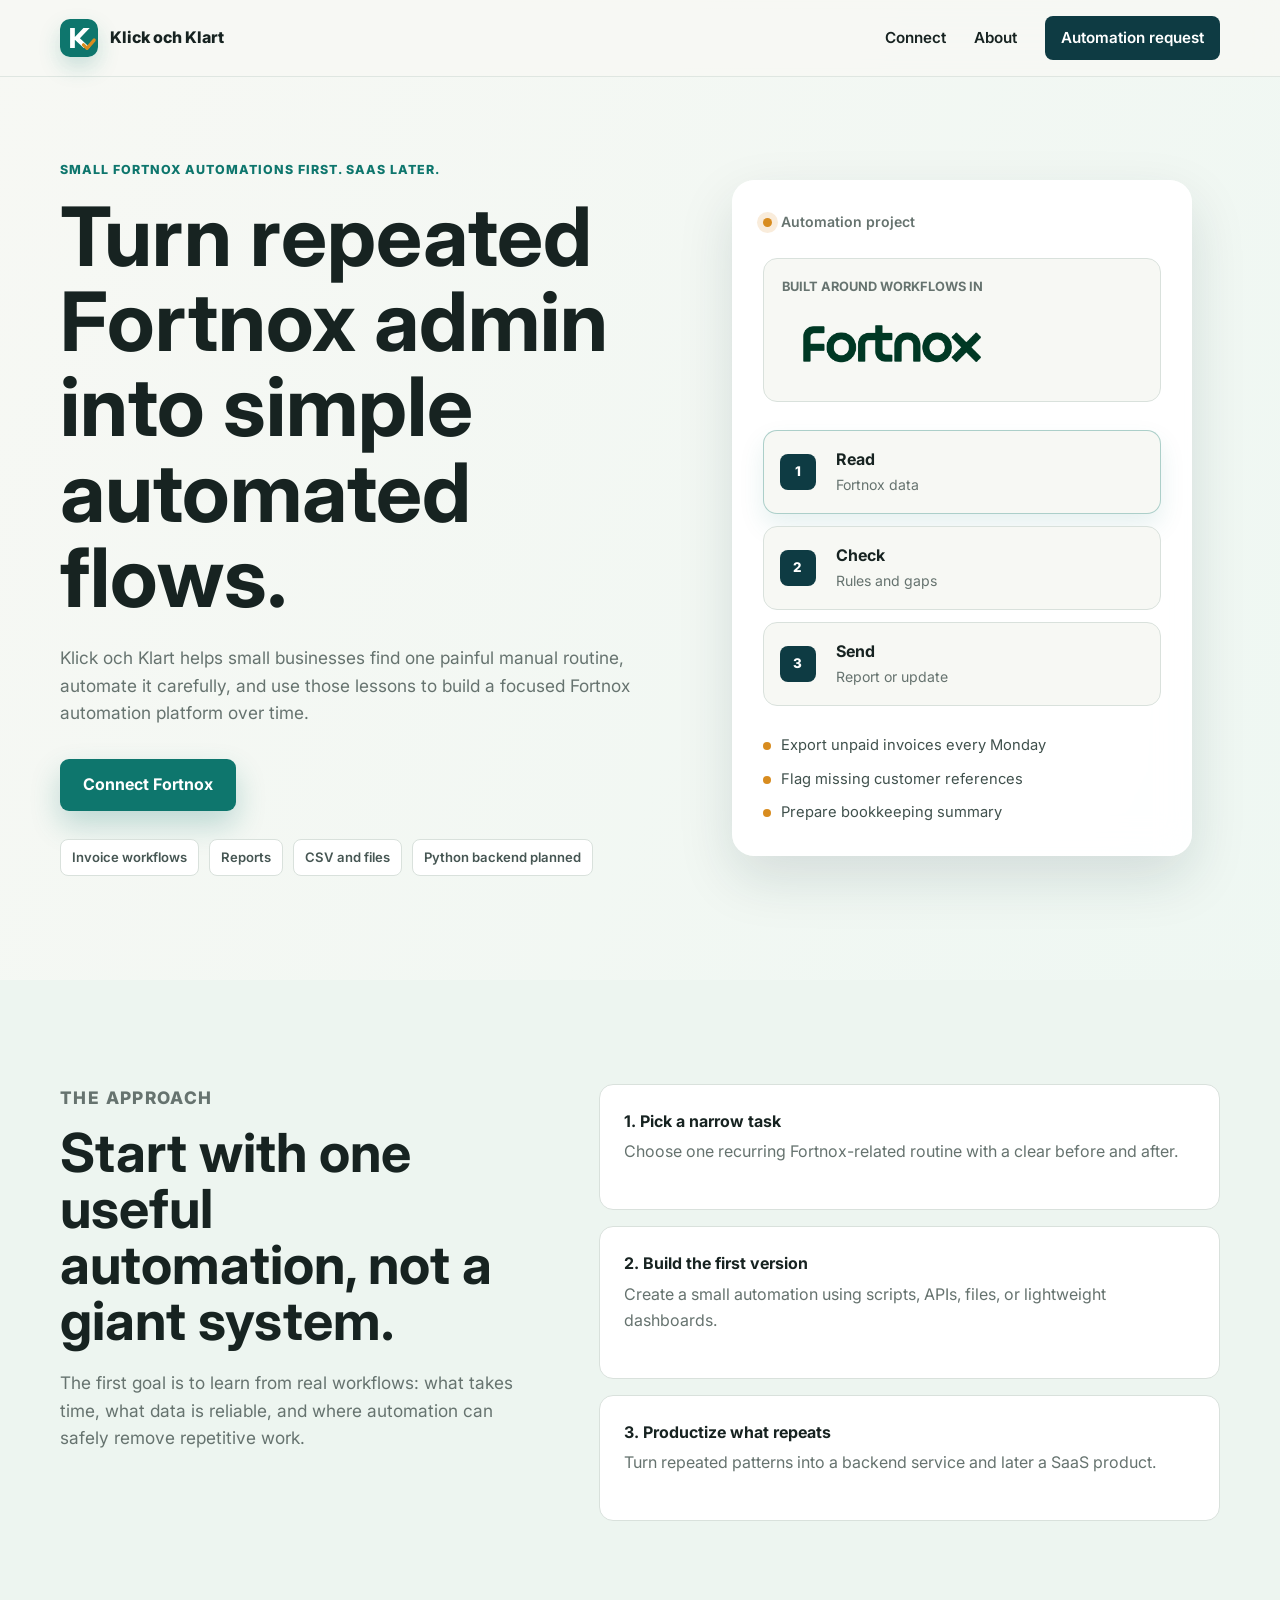
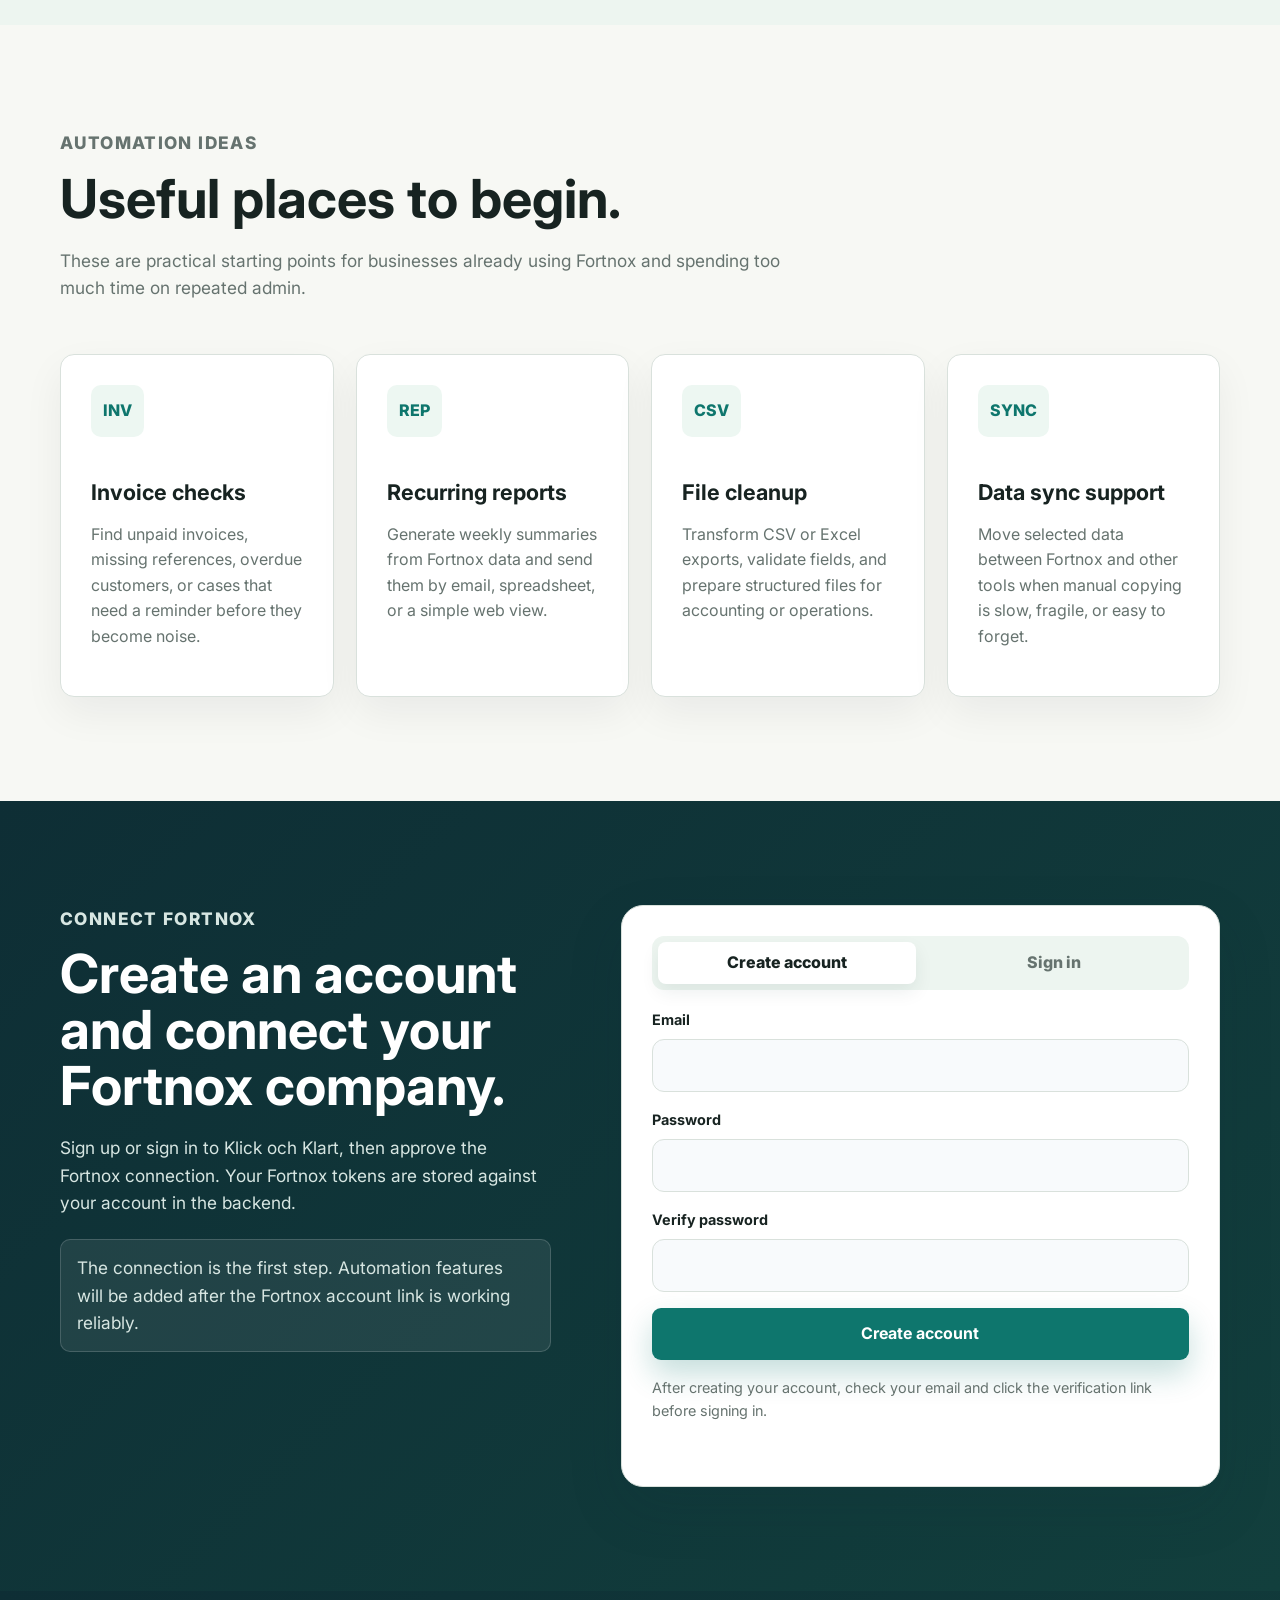
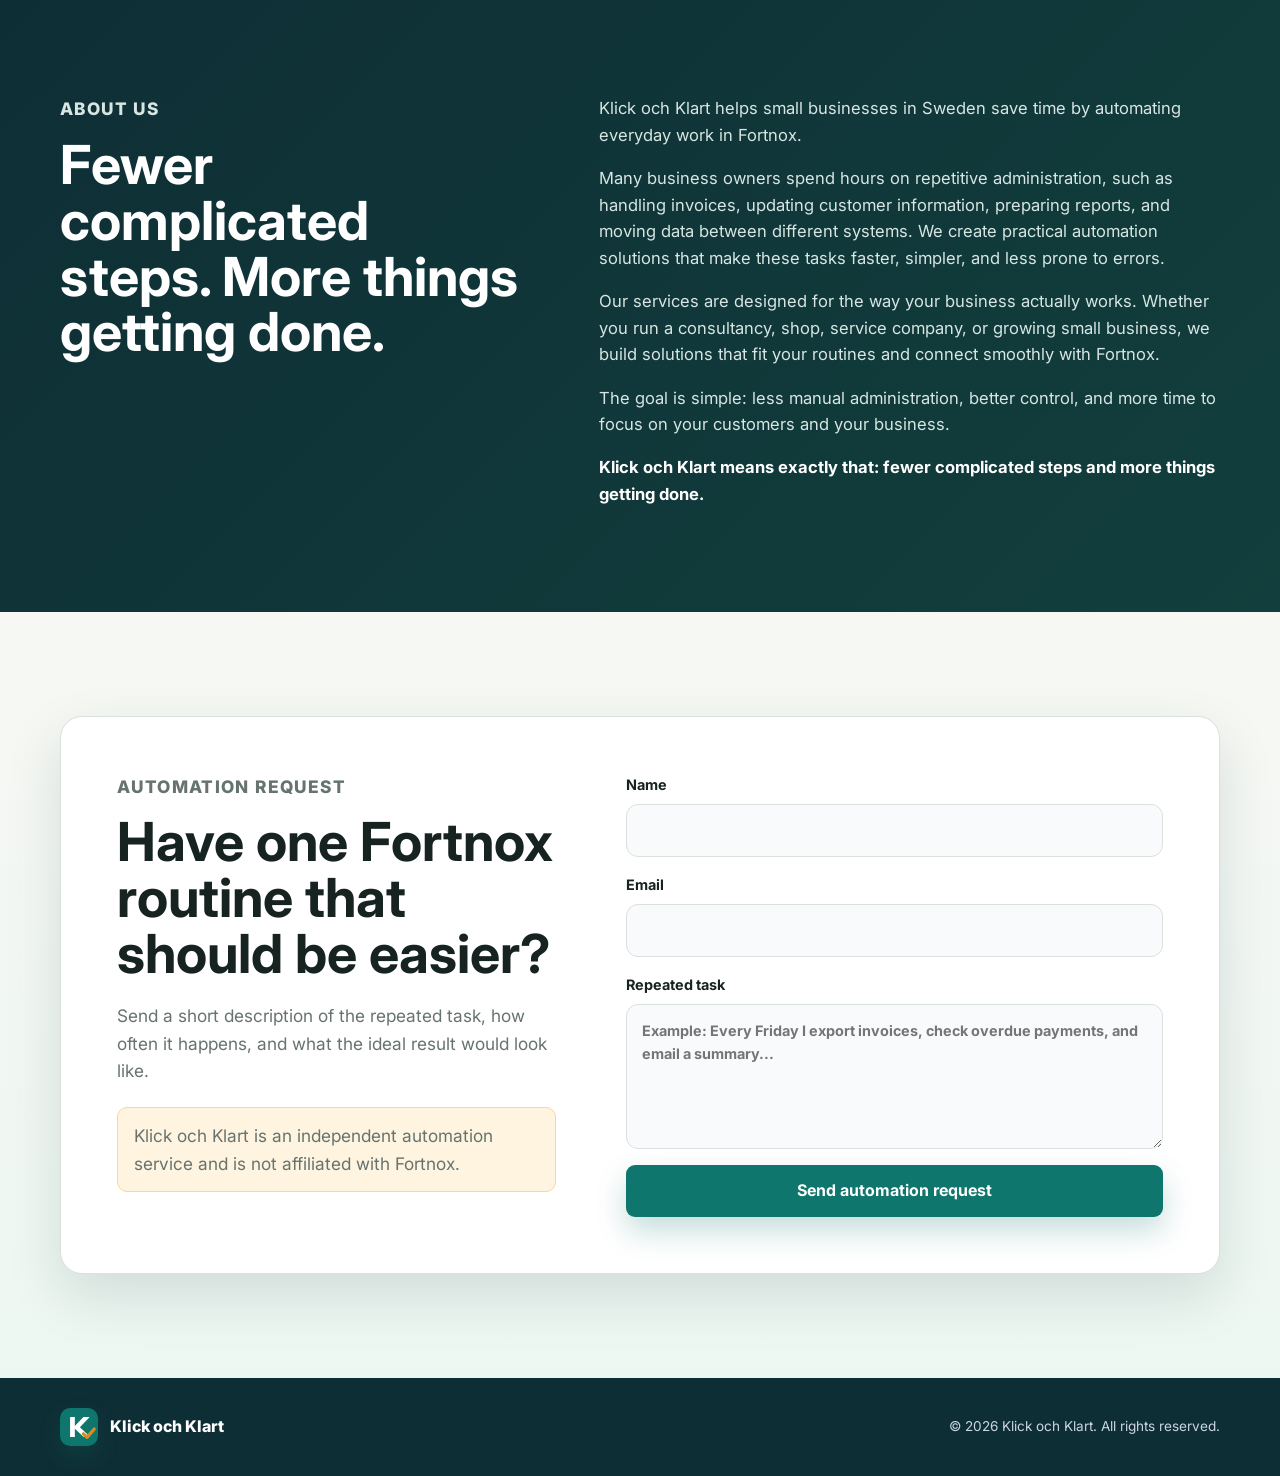
==== fortnox-demo.html @ aa1c0660 "small updates on main page and demo page" ====
<!DOCTYPE html>
<html lang="en">
<head>
  <meta charset="UTF-8" />
  <meta name="viewport" content="width=device-width, initial-scale=1.0" />
  <meta name="description" content="Try a Klick och Klart Fortnox invoice automation demo." />
  <meta name="robots" content="noindex" />
  <meta name="theme-color" content="#0e3b43" />
  <title>Klick och Klart | Try demo</title>
  <link rel="icon" href="icon.svg" type="image/svg+xml" />
  <link rel="preconnect" href="https://fonts.googleapis.com" />
  <link rel="preconnect" href="https://fonts.gstatic.com" crossorigin />
  <link href="https://fonts.googleapis.com/css2?family=Inter:wght@400;500;600;700;800&display=swap" rel="stylesheet" />
  <link rel="stylesheet" href="style.css" />
</head>
<body>
  <header class="site-header">
    <div class="container nav-wrap">
      <a class="brand" href="index.html" aria-label="Klick och Klart home">
        <img class="brand-icon" src="icon.svg" alt="" width="40" height="40" />
        <span>Klick och Klart</span>
      </a>

      <nav class="main-nav demo-nav" aria-label="Demo navigation">
        <a class="nav-cta" href="index.html">Home</a>
      </nav>

      <div id="account-menu" class="account-menu" hidden>
        <button id="account-menu-button" class="account-menu-button" type="button" aria-expanded="false" aria-controls="account-menu-panel">
          <span id="account-menu-initial">K</span>
        </button>
        <div id="account-menu-panel" class="account-menu-panel" hidden>
          <a href="profile-settings.html">Profile settings</a>
          <button id="account-sign-out-button" type="button">Sign out</button>
        </div>
      </div>
    </div>
  </header>

  <main>
    <section class="demo-hero section">
      <div class="container demo-hero-grid">
        <div class="demo-hero-copy reveal is-visible">
          <p class="eyebrow">Try demo</p>
          <h1>Run a Fortnox invoice automation demo.</h1>
          <p class="hero-text">Connect Fortnox, read invoice data, and download a ready CSV for the first 50 customer invoices.</p>
        </div>

        <div class="demo-status-panel demo-welcome-panel">
          <strong>Welcome to the Demo! 👋</strong>
          <p>Thanks for trying Klick &amp; Klart. In the next few moments, you'll see how your Fortnox data can be transformed into a simple automation workflow, saving time and reducing repetitive manual work.</p>
          <p>Connect your Fortnox account and experience your first automation ⬇️.</p>
        </div>
      </div>
    </section>

    <section class="demo-workspace-section section">
      <div class="container demo-workspace">
        <div class="demo-workspace-heading">
          <p class="eyebrow">Live run</p>
          <h2>Invoice CSV automation</h2>
          <p>Run the demo after Fortnox is connected. Each step appears as the backend finishes the work.</p>
        </div>

        <div class="demo-runner">
          <div class="demo-control-panel">
            <div>
              <strong>Connection</strong>
              <span id="demo-connection-label">Checking Fortnox...</span>
            </div>

            <div class="demo-actions">
              <button id="demo-connect-button" class="button button-primary" type="button" disabled>Connect Fortnox</button>
              <button id="demo-start-button" class="button button-primary" type="button" disabled>Start demo</button>
              <button id="demo-disconnect-button" class="button button-secondary" type="button" disabled>Disconnect Fortnox</button>
              <a id="demo-download-link" class="button button-secondary" download hidden>Download CSV</a>
            </div>
          </div>

          <ol id="demo-log" class="demo-log" aria-live="polite"></ol>
        </div>

        <p id="demo-status" class="auth-status demo-page-status" role="status" aria-live="polite"></p>
      </div>
    </section>
  </main>

  <script>
    window.KOK_API_BASE = "https://klickochklart-backend.onrender.com";
  </script>
  <script src="fortnox-demo.js?v=4"></script>
</body>
</html>
---- style.css ----
:root {
  --bg: #f7f8f4;
  --surface: #ffffff;
  --surface-soft: #edf7f2;
  --text: #172321;
  --muted: #66736f;
  --line: #d9e1dc;
  --primary: #0e766d;
  --primary-dark: #0e3b43;
  --accent: #d88c1f;
  --accent-soft: #fff4df;
  --dark: #0e2e35;
  --dark-soft: #123f3d;
  --radius-lg: 22px;
  --radius-md: 14px;
  --shadow: 0 22px 55px rgba(14, 46, 53, 0.13);
  --container: 1160px;
}

* {
  box-sizing: border-box;
}

html {
  scroll-behavior: smooth;
}

body {
  margin: 0;
  font-family: "Inter", sans-serif;
  color: var(--text);
  background: var(--bg);
  line-height: 1.6;
}

body.menu-open {
  overflow: hidden;
}

a {
  color: inherit;
  text-decoration: none;
}

button,
input,
textarea {
  font: inherit;
}

img {
  max-width: 100%;
}

.container {
  width: min(calc(100% - 40px), var(--container));
  margin-inline: auto;
}

.section {
  padding: 104px 0;
}

.section-muted {
  background: #edf5f0;
}

.section-dark {
  color: #ffffff;
  background: linear-gradient(135deg, var(--dark), var(--dark-soft));
}

.site-header {
  position: fixed;
  z-index: 1000;
  top: 0;
  left: 0;
  width: 100%;
  background: rgba(247, 248, 244, 0.86);
  border-bottom: 1px solid rgba(217, 225, 220, 0.78);
  backdrop-filter: blur(18px);
}

.nav-wrap {
  min-height: 76px;
  display: flex;
  align-items: center;
  justify-content: space-between;
}

.brand {
  display: inline-flex;
  align-items: center;
  gap: 12px;
  font-weight: 800;
  letter-spacing: 0;
}

.brand-icon {
  width: 38px;
  height: 38px;
  border-radius: 10px;
  box-shadow: 0 10px 22px rgba(14, 118, 109, 0.2);
}

.main-nav {
  display: flex;
  align-items: center;
  gap: 28px;
  font-size: 0.95rem;
  font-weight: 600;
}

.main-nav a {
  transition: color 0.2s ease;
}

.main-nav a:hover {
  color: var(--primary);
}

.nav-cta {
  padding: 10px 16px;
  color: #ffffff !important;
  background: var(--primary-dark);
  border-radius: 8px;
}

.account-menu {
  position: relative;
  margin-left: 18px;
}

.account-menu-button {
  width: 42px;
  height: 42px;
  display: grid;
  place-items: center;
  color: #ffffff;
  background: var(--primary-dark);
  border: 0;
  border-radius: 50%;
  cursor: pointer;
  font-weight: 800;
}

.account-menu-panel {
  position: absolute;
  top: calc(100% + 12px);
  right: 0;
  width: 210px;
  display: grid;
  gap: 4px;
  padding: 8px;
  background: #ffffff;
  border: 1px solid var(--line);
  border-radius: 10px;
  box-shadow: var(--shadow);
}

.account-menu-panel[hidden] {
  display: none !important;
}

.account-menu-panel a,
.account-menu-panel button {
  width: 100%;
  padding: 12px;
  color: var(--text);
  background: transparent;
  border: 0;
  border-radius: 8px;
  cursor: pointer;
  font: inherit;
  font-weight: 700;
  text-align: left;
}

.account-menu-panel a:hover,
.account-menu-panel button:hover {
  background: #edf5f0;
}

.demo-nav {
  gap: 22px;
}

.demo-hero {
  min-height: 70vh;
  display: grid;
  align-items: center;
  padding-top: 150px;
  background:
    linear-gradient(115deg, rgba(247, 248, 244, 0.94), rgba(237, 247, 242, 0.9)),
    url("https://images.unsplash.com/photo-1454165804606-c3d57bc86b40?auto=format&fit=crop&w=1800&q=80") center / cover;
}

.demo-hero-grid {
  display: grid;
  grid-template-columns: minmax(0, 1.35fr) minmax(280px, 0.65fr);
  gap: 42px;
  align-items: end;
}

.demo-hero-copy h1 {
  max-width: 760px;
}

.demo-status-panel {
  display: grid;
  gap: 10px;
  padding: 24px;
  background: rgba(255, 255, 255, 0.9);
  border: 1px solid rgba(255, 255, 255, 0.96);
  border-radius: 8px;
  box-shadow: var(--shadow);
}

.demo-status-panel span {
  color: var(--muted);
  font-size: 0.78rem;
  font-weight: 800;
  text-transform: uppercase;
}

.demo-status-panel strong {
  font-size: 1.7rem;
  line-height: 1.1;
}

.demo-status-panel p,
.demo-workspace-heading p {
  margin: 0;
  color: var(--muted);
}

.demo-workspace-section {
  background: #ffffff;
}

.demo-workspace {
  display: grid;
  gap: 28px;
}

.demo-workspace-heading {
  max-width: 760px;
}

.demo-workspace-heading h2 {
  margin-bottom: 12px;
  font-size: clamp(2rem, 3.4vw, 3.2rem);
}

.demo-runner {
  display: grid;
  grid-template-columns: minmax(260px, 0.42fr) minmax(0, 0.58fr);
  gap: 24px;
  align-items: stretch;
}

.demo-control-panel,
.demo-log {
  background: #f7faf7;
  border: 1px solid var(--line);
  border-radius: 8px;
}

.demo-control-panel {
  display: grid;
  align-content: start;
  gap: 24px;
  padding: 24px;
}

.demo-control-panel strong,
.demo-control-panel span {
  display: block;
}

.demo-control-panel strong {
  margin-bottom: 6px;
  font-size: 1.1rem;
}

.demo-control-panel span {
  color: var(--muted);
  font-weight: 600;
}

.demo-actions {
  display: flex;
  flex-wrap: wrap;
  gap: 12px;
}

.demo-log {
  display: grid;
  align-content: start;
  gap: 12px;
  min-height: 420px;
  max-height: 520px;
  margin: 0;
  padding: 18px;
  overflow: auto;
  list-style: none;
}

.demo-log-item {
  position: relative;
  padding: 14px 16px 14px 42px;
  color: var(--text);
  background: #ffffff;
  border: 1px solid var(--line);
  border-radius: 8px;
  box-shadow: 0 12px 22px rgba(14, 46, 53, 0.06);
  font-weight: 700;
  opacity: 0;
  transform: translateY(14px);
  animation: demoLogIn 0.7s cubic-bezier(0.2, 0.8, 0.2, 1) both;
}

.demo-log-item::before {
  content: "";
  position: absolute;
  left: 16px;
  top: 20px;
  width: 10px;
  height: 10px;
  background: var(--primary);
  border-radius: 50%;
  box-shadow: 0 0 0 0 rgba(14, 118, 109, 0.28);
  animation: demoPulse 1.5s ease-in-out infinite;
}

.demo-log-item.done::before {
  background: #2f7d55;
  animation: none;
}

.demo-log-item.error {
  color: #8f1f13;
}

.demo-log-item.error::before {
  background: #b42318;
  animation: none;
}

.demo-page-status {
  margin-top: 0;
}

@keyframes demoLogIn {
  to {
    opacity: 1;
    transform: translateY(0);
  }
}

@keyframes demoPulse {
  0% {
    box-shadow: 0 0 0 0 rgba(14, 118, 109, 0.28);
  }
  70% {
    box-shadow: 0 0 0 10px rgba(14, 118, 109, 0);
  }
  100% {
    box-shadow: 0 0 0 0 rgba(14, 118, 109, 0);
  }
}

.menu-button {
  display: none;
  width: 44px;
  height: 44px;
  padding: 10px;
  background: transparent;
  border: 0;
}

.menu-button span:not(.sr-only) {
  display: block;
  width: 100%;
  height: 2px;
  margin: 5px 0;
  background: var(--text);
  transition: transform 0.25s ease, opacity 0.25s ease;
}

.hero {
  min-height: 92vh;
  display: grid;
  align-items: center;
  padding-top: 160px;
  overflow: hidden;
  background:
    linear-gradient(115deg, rgba(247, 248, 244, 0.92), rgba(237, 247, 242, 0.86)),
    url("https://images.unsplash.com/photo-1554224155-6726b3ff858f?auto=format&fit=crop&w=1800&q=80") center / cover;
}

.hero-grid {
  display: grid;
  grid-template-columns: 1.05fr 0.95fr;
  align-items: center;
  gap: 72px;
}

.eyebrow {
  margin: 0 0 14px;
  color: var(--primary);
  font-size: 0.78rem;
  font-weight: 800;
  letter-spacing: 0.08em;
  text-transform: uppercase;
}

h1,
h2,
h3,
p {
  margin-top: 0;
}

h1,
h2 {
  line-height: 1.04;
}

h1 {
  max-width: 820px;
  margin-bottom: 24px;
  font-size: clamp(3rem, 6.4vw, 5.9rem);
}

h2 {
  margin-bottom: 20px;
  font-size: clamp(2rem, 4.2vw, 3.8rem);
}

h3 {
  margin-bottom: 12px;
  font-size: 1.35rem;
  letter-spacing: 0;
}

.hero-text,
.section-heading > p,
.about-copy > p,
.contact-card > div > p {
  color: var(--muted);
  font-size: 1.08rem;
}

.hero-text {
  max-width: 650px;
}

.hero-actions {
  display: flex;
  flex-wrap: wrap;
  gap: 14px;
  margin-top: 32px;
}

.button {
  display: inline-flex;
  min-height: 52px;
  align-items: center;
  justify-content: center;
  padding: 0 22px;
  border: 1px solid transparent;
  border-radius: 9px;
  cursor: pointer;
  font-weight: 700;
  transition: transform 0.2s ease, box-shadow 0.2s ease, background 0.2s ease;
}

.button:hover {
  transform: translateY(-2px);
}

.button:disabled,
.button[aria-disabled="true"] {
  color: #f8fafc;
  background: #94a3b8;
  border-color: #94a3b8;
  box-shadow: none;
  cursor: not-allowed;
  opacity: 0.85;
}

.button:disabled:hover,
.button[aria-disabled="true"]:hover {
  transform: none;
  box-shadow: none;
}

.button-primary {
  color: #ffffff;
  background: var(--primary);
  box-shadow: 0 14px 30px rgba(14, 118, 109, 0.24);
}

.button-primary:hover {
  box-shadow: 0 20px 36px rgba(14, 118, 109, 0.3);
}

.button-secondary {
  background: rgba(255, 255, 255, 0.8);
  border-color: var(--line);
}

.hero-notes {
  display: flex;
  flex-wrap: wrap;
  gap: 10px;
  margin-top: 28px;
}

.hero-notes span {
  padding: 7px 11px;
  color: #465653;
  background: #ffffff;
  border: 1px solid var(--line);
  border-radius: 8px;
  font-size: 0.82rem;
  font-weight: 600;
}

.hero-visual {
  position: relative;
  min-height: 500px;
  display: grid;
  place-items: center;
}

.workflow-board {
  position: relative;
  z-index: 2;
  width: min(100%, 460px);
  padding: 30px;
  background: rgba(255, 255, 255, 0.94);
  border: 1px solid rgba(255, 255, 255, 0.96);
  border-radius: var(--radius-lg);
  box-shadow: var(--shadow);
  backdrop-filter: blur(16px);
}

.workflow-top {
  display: flex;
  align-items: center;
  justify-content: flex-start;
  gap: 9px;
  color: var(--muted);
  font-size: 0.88rem;
  font-weight: 600;
}

.fortnox-mark {
  display: grid;
  gap: 8px;
  margin-top: 24px;
  padding: 18px;
  background: #f7f8f4;
  border: 1px solid var(--line);
  border-radius: var(--radius-md);
}

.fortnox-mark span {
  color: var(--muted);
  font-size: 0.8rem;
  font-weight: 700;
  text-transform: uppercase;
}

.fortnox-mark img {
  width: min(100%, 220px);
  height: auto;
  display: block;
}

.status-dot {
  width: 9px;
  height: 9px;
  background: var(--accent);
  border-radius: 50%;
  box-shadow: 0 0 0 6px rgba(216, 140, 31, 0.16);
}

.flow-line {
  display: grid;
  gap: 12px;
  margin: 28px 0;
}

.flow-step {
  display: grid;
  grid-template-columns: 42px 1fr;
  column-gap: 14px;
  row-gap: 2px;
  align-items: center;
  padding: 16px;
  background: #f7f8f4;
  border: 1px solid var(--line);
  border-radius: var(--radius-md);
}

.flow-step small {
  grid-row: span 2;
  display: grid;
  width: 36px;
  height: 36px;
  place-items: center;
  color: #ffffff;
  background: var(--primary-dark);
  border-radius: 8px;
  font-weight: 800;
}

.flow-step strong,
.flow-step span {
  display: block;
}

.flow-step span {
  color: var(--muted);
  font-size: 0.88rem;
}

.flow-step.active {
  border-color: rgba(14, 118, 109, 0.32);
  box-shadow: 0 12px 26px rgba(14, 118, 109, 0.1);
}

.task-list {
  display: grid;
  gap: 10px;
}

.task-list div {
  display: flex;
  gap: 10px;
  align-items: flex-start;
  color: #40514d;
  font-size: 0.92rem;
}

.task-list span {
  flex: 0 0 auto;
  width: 8px;
  height: 8px;
  margin-top: 8px;
  background: var(--accent);
  border-radius: 50%;
}

.section-heading {
  max-width: 760px;
  margin-bottom: 52px;
}

.card-grid {
  display: grid;
  grid-template-columns: repeat(4, 1fr);
  gap: 22px;
}

.service-card {
  min-height: 280px;
  padding: 30px;
  background: var(--surface);
  border: 1px solid var(--line);
  border-radius: var(--radius-md);
  box-shadow: 0 16px 40px rgba(15, 23, 42, 0.06);
  transition: transform 0.25s ease, box-shadow 0.25s ease;
}

.service-card:hover {
  transform: translateY(-6px);
  box-shadow: 0 26px 55px rgba(15, 23, 42, 0.1);
}

.service-card p,
.step p {
  color: var(--muted);
}

.icon-box {
  width: fit-content;
  min-width: 52px;
  height: 52px;
  display: grid;
  place-items: center;
  margin-bottom: 38px;
  padding: 0 12px;
  color: var(--primary);
  background: var(--surface-soft);
  border-radius: 10px;
  font-weight: 800;
}

.split-grid,
.about-grid {
  display: grid;
  grid-template-columns: 0.85fr 1.15fr;
  gap: 80px;
}

.principles {
  display: grid;
  gap: 16px;
}

.principles div {
  padding: 24px;
  background: #ffffff;
  border: 1px solid var(--line);
  border-radius: var(--radius-md);
}

.principles strong,
.principles span {
  display: block;
}

.principles span {
  margin-top: 5px;
  color: var(--muted);
}

.section-dark .eyebrow {
  color: #93e6d6;
}

.about-copy p {
  color: #d7e6e2;
  font-size: 1.04rem;
}

.about-copy p:last-child {
  margin-bottom: 0;
  color: #ffffff;
  font-weight: 700;
}

.section-dark .section-heading > p {
  color: #d7e6e2;
}

.contact-section {
  background: linear-gradient(180deg, #f7f8f4, #edf7f2);
}

.connect-grid {
  display: grid;
  grid-template-columns: 0.9fr 1.1fr;
  gap: 70px;
  align-items: start;
}

.connect-note {
  max-width: 560px;
  margin-top: 22px;
  padding: 14px 16px;
  color: #d7e6e2;
  background: rgba(255, 255, 255, 0.08);
  border: 1px solid rgba(255, 255, 255, 0.16);
  border-radius: 10px;
  font-size: 0.95rem;
}

.connect-card {
  padding: 30px;
  color: var(--text);
  background: #ffffff;
  border: 1px solid var(--line);
  border-radius: var(--radius-lg);
  box-shadow: var(--shadow);
}

.auth-tabs {
  display: grid;
  grid-template-columns: 1fr 1fr;
  gap: 8px;
  margin-bottom: 18px;
  padding: 6px;
  background: #edf5f0;
  border-radius: 12px;
}

.auth-tab {
  min-height: 42px;
  color: var(--muted);
  background: transparent;
  border: 0;
  border-radius: 8px;
  cursor: pointer;
  font-weight: 800;
}

.auth-tab.active {
  color: var(--text);
  background: #ffffff;
  box-shadow: 0 8px 18px rgba(14, 46, 53, 0.08);
}

.auth-form {
  display: grid;
  gap: 16px;
}

.auth-form[hidden],
.connection-panel[hidden] {
  display: none !important;
}

.auth-form label {
  display: grid;
  gap: 8px;
  font-size: 0.9rem;
  font-weight: 700;
}

.auth-form input {
  width: 100%;
  padding: 14px 15px;
  color: var(--text);
  background: #f8fafc;
  border: 1px solid var(--line);
  border-radius: 12px;
  outline: none;
}

.auth-form input:focus {
  border-color: var(--primary);
  box-shadow: 0 0 0 4px rgba(14, 118, 109, 0.11);
}

.auth-help,
.reset-heading span {
  margin: 0;
  color: var(--muted);
  font-size: 0.9rem;
}

.reset-heading {
  display: grid;
  gap: 4px;
}

.reset-heading strong {
  font-size: 1.05rem;
}

.connection-panel {
  display: grid;
  gap: 14px;
  margin-top: 22px;
  padding: 18px;
  background: #f7f8f4;
  border: 1px solid var(--line);
  border-radius: var(--radius-md);
}

.connection-panel strong,
.connection-panel span {
  display: block;
}

.connection-panel span {
  margin-top: 4px;
  color: var(--muted);
  font-size: 0.92rem;
}

.connected-message {
  margin: 0;
  color: var(--primary-dark);
  font-weight: 800;
}

.text-button {
  width: fit-content;
  padding: 0;
  color: var(--primary);
  background: transparent;
  border: 0;
  cursor: pointer;
  font-weight: 800;
}

.auth-status {
  min-height: 1.4em;
  margin: 14px 0 0;
  color: var(--muted);
  font-size: 0.9rem;
}

.auth-page {
  min-height: 100vh;
  background: linear-gradient(135deg, var(--dark), var(--dark-soft));
}

.auth-page-shell {
  min-height: 100vh;
  display: grid;
  place-items: center;
  padding: 40px 20px;
}

.reset-page-card {
  width: min(100%, 500px);
  display: grid;
  gap: 22px;
}

.page-reset-heading {
  padding-top: 8px;
}

.page-reset-heading strong {
  font-size: clamp(2rem, 5vw, 3rem);
  line-height: 1.05;
}

.profile-page-card {
  gap: 24px;
}

.profile-details {
  display: grid;
  gap: 14px;
  margin: 0;
}

.profile-details div {
  padding: 16px;
  background: #f8fafc;
  border: 1px solid var(--line);
  border-radius: 12px;
}

.profile-details dt {
  color: var(--muted);
  font-size: 0.82rem;
  font-weight: 800;
  text-transform: uppercase;
}

.profile-details dd {
  margin: 4px 0 0;
  overflow-wrap: anywhere;
  font-weight: 800;
}

.profile-actions {
  display: grid;
  gap: 12px;
}

.danger-button {
  color: #ffffff;
  background: #a93131;
  border-color: #a93131;
}

.danger-button:hover {
  background: #8f2828;
}

.contact-card {
  display: grid;
  grid-template-columns: 0.9fr 1.1fr;
  gap: 70px;
  padding: 56px;
  background: #ffffff;
  border: 1px solid var(--line);
  border-radius: var(--radius-lg);
  box-shadow: var(--shadow);
}

.independent-note {
  max-width: 560px;
  margin-top: 22px;
  padding: 14px 16px;
  color: #5b4b27;
  background: var(--accent-soft);
  border: 1px solid #f2d8a8;
  border-radius: 10px;
  font-size: 0.9rem;
}

.contact-form {
  display: grid;
  gap: 16px;
}

.contact-form label {
  display: grid;
  gap: 8px;
  font-size: 0.9rem;
  font-weight: 700;
}

.contact-form input,
.contact-form textarea {
  width: 100%;
  padding: 14px 15px;
  color: var(--text);
  background: #f8fafc;
  border: 1px solid var(--line);
  border-radius: 12px;
  outline: none;
  transition: border-color 0.2s ease, box-shadow 0.2s ease;
}

.contact-form input:focus,
.contact-form textarea:focus {
  border-color: var(--primary);
  box-shadow: 0 0 0 4px rgba(14, 118, 109, 0.11);
}

.contact-form textarea {
  resize: vertical;
}

.site-footer {
  padding: 30px 0;
  color: #cbd5e1;
  background: var(--dark);
}

.footer-wrap {
  display: flex;
  align-items: center;
  justify-content: space-between;
  gap: 20px;
}

.footer-brand {
  color: #ffffff;
}

.footer-wrap p {
  margin: 0;
  font-size: 0.85rem;
}

.reveal {
  opacity: 0;
  transform: translateY(24px);
  transition: opacity 0.7s ease, transform 0.7s ease;
}

.reveal.visible {
  opacity: 1;
  transform: translateY(0);
}

.sr-only {
  position: absolute;
  width: 1px;
  height: 1px;
  padding: 0;
  margin: -1px;
  overflow: hidden;
  clip: rect(0, 0, 0, 0);
  white-space: nowrap;
  border: 0;
}

@media (max-width: 900px) {
  .section {
    padding: 84px 0;
  }

  .hero-grid,
  .split-grid,
  .about-grid,
  .connect-grid,
  .demo-hero-grid,
  .demo-runner,
  .contact-card {
    grid-template-columns: 1fr;
  }

  .hero-grid,
  .split-grid,
  .about-grid,
  .connect-grid,
  .contact-card {
    gap: 48px;
  }

  .hero {
    padding-top: 130px;
  }

  .demo-hero {
    min-height: auto;
    padding-top: 130px;
  }

  .demo-status-panel {
    max-width: 520px;
  }

  .demo-log {
    min-height: 340px;
  }

  .hero-visual {
    min-height: 430px;
  }

  .card-grid {
    grid-template-columns: 1fr;
  }

  .service-card {
    min-height: auto;
  }

  .icon-box {
    margin-bottom: 28px;
  }

  .menu-button {
    display: block;
  }

  .main-nav {
    position: fixed;
    inset: 76px 0 auto;
    min-height: calc(100vh - 76px);
    display: none;
    flex-direction: column;
    align-items: stretch;
    padding: 30px 20px;
    background: rgba(247, 248, 244, 0.98);
  }

  .main-nav.open {
    display: flex;
  }

  .demo-nav {
    position: static;
    min-height: auto;
    display: flex;
    flex-direction: row;
    align-items: center;
    padding: 0;
    background: transparent;
  }

  .demo-nav a {
    padding: 10px 14px;
    border-bottom: 0;
  }

  .main-nav a {
    padding: 16px 8px;
    border-bottom: 1px solid var(--line);
  }

  .nav-cta {
    margin-top: 8px;
    text-align: center;
    border-bottom: 0 !important;
  }

  .account-menu {
    margin-left: auto;
    margin-right: 14px;
  }
}

@media (max-width: 620px) {
  .container {
    width: min(calc(100% - 28px), var(--container));
  }

  .section {
    padding: 72px 0;
  }

  .hero {
    padding-top: 120px;
  }

  .demo-hero {
    padding-top: 118px;
  }

  h1 {
    font-size: clamp(2.7rem, 14vw, 4.5rem);
  }

  .hero-actions,
  .hero-actions .button,
  .demo-actions,
  .demo-actions .button {
    width: 100%;
  }

  .demo-control-panel,
  .demo-log,
  .demo-status-panel {
    padding: 18px;
  }

  .demo-log-item {
    padding-right: 12px;
  }

  .hero-visual {
    min-height: 360px;
  }

  .workflow-board {
    padding: 22px;
  }

  .flow-step {
    grid-template-columns: 38px 1fr;
  }

  .contact-card {
    padding: 28px;
  }

  .footer-wrap {
    flex-direction: column;
    align-items: flex-start;
  }
}

@media (prefers-reduced-motion: reduce) {
  html {
    scroll-behavior: auto;
  }

  *,
  *::before,
  *::after {
    transition-duration: 0.01ms !important;
    animation-duration: 0.01ms !important;
  }
}
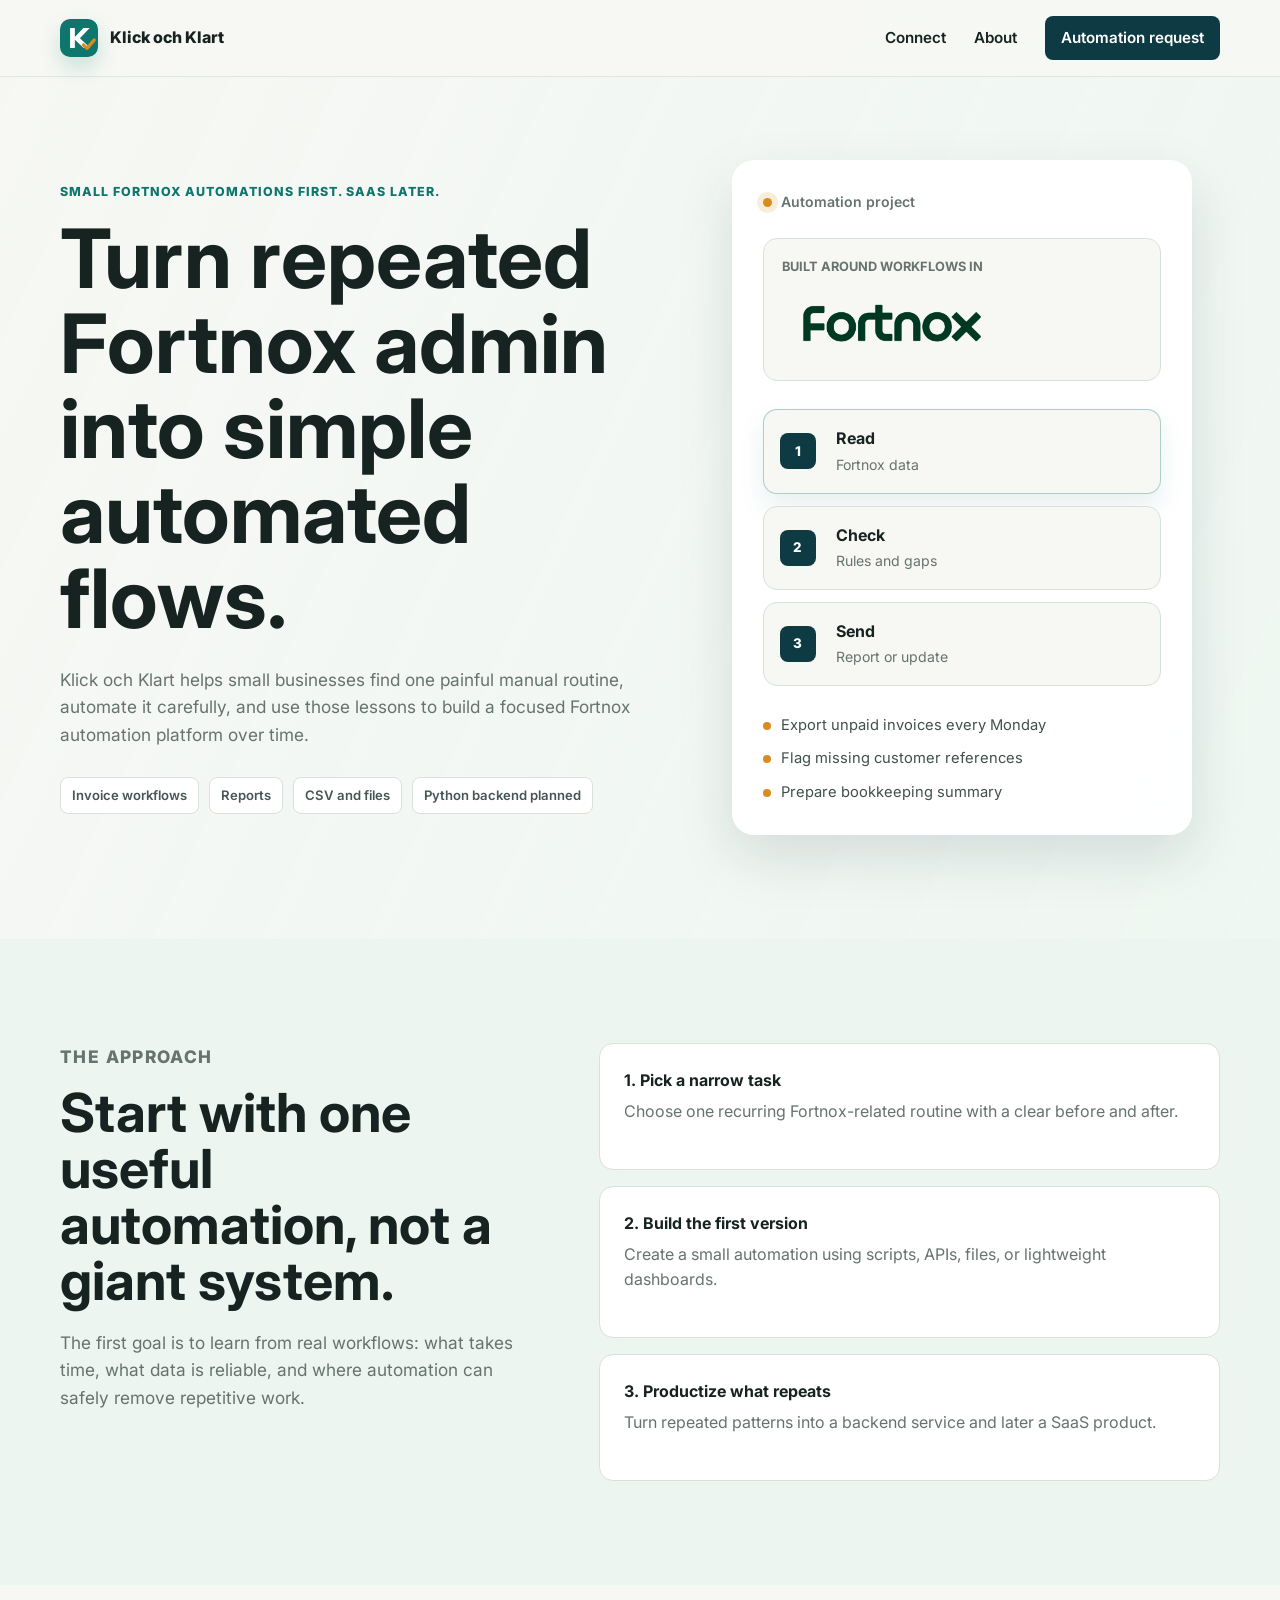
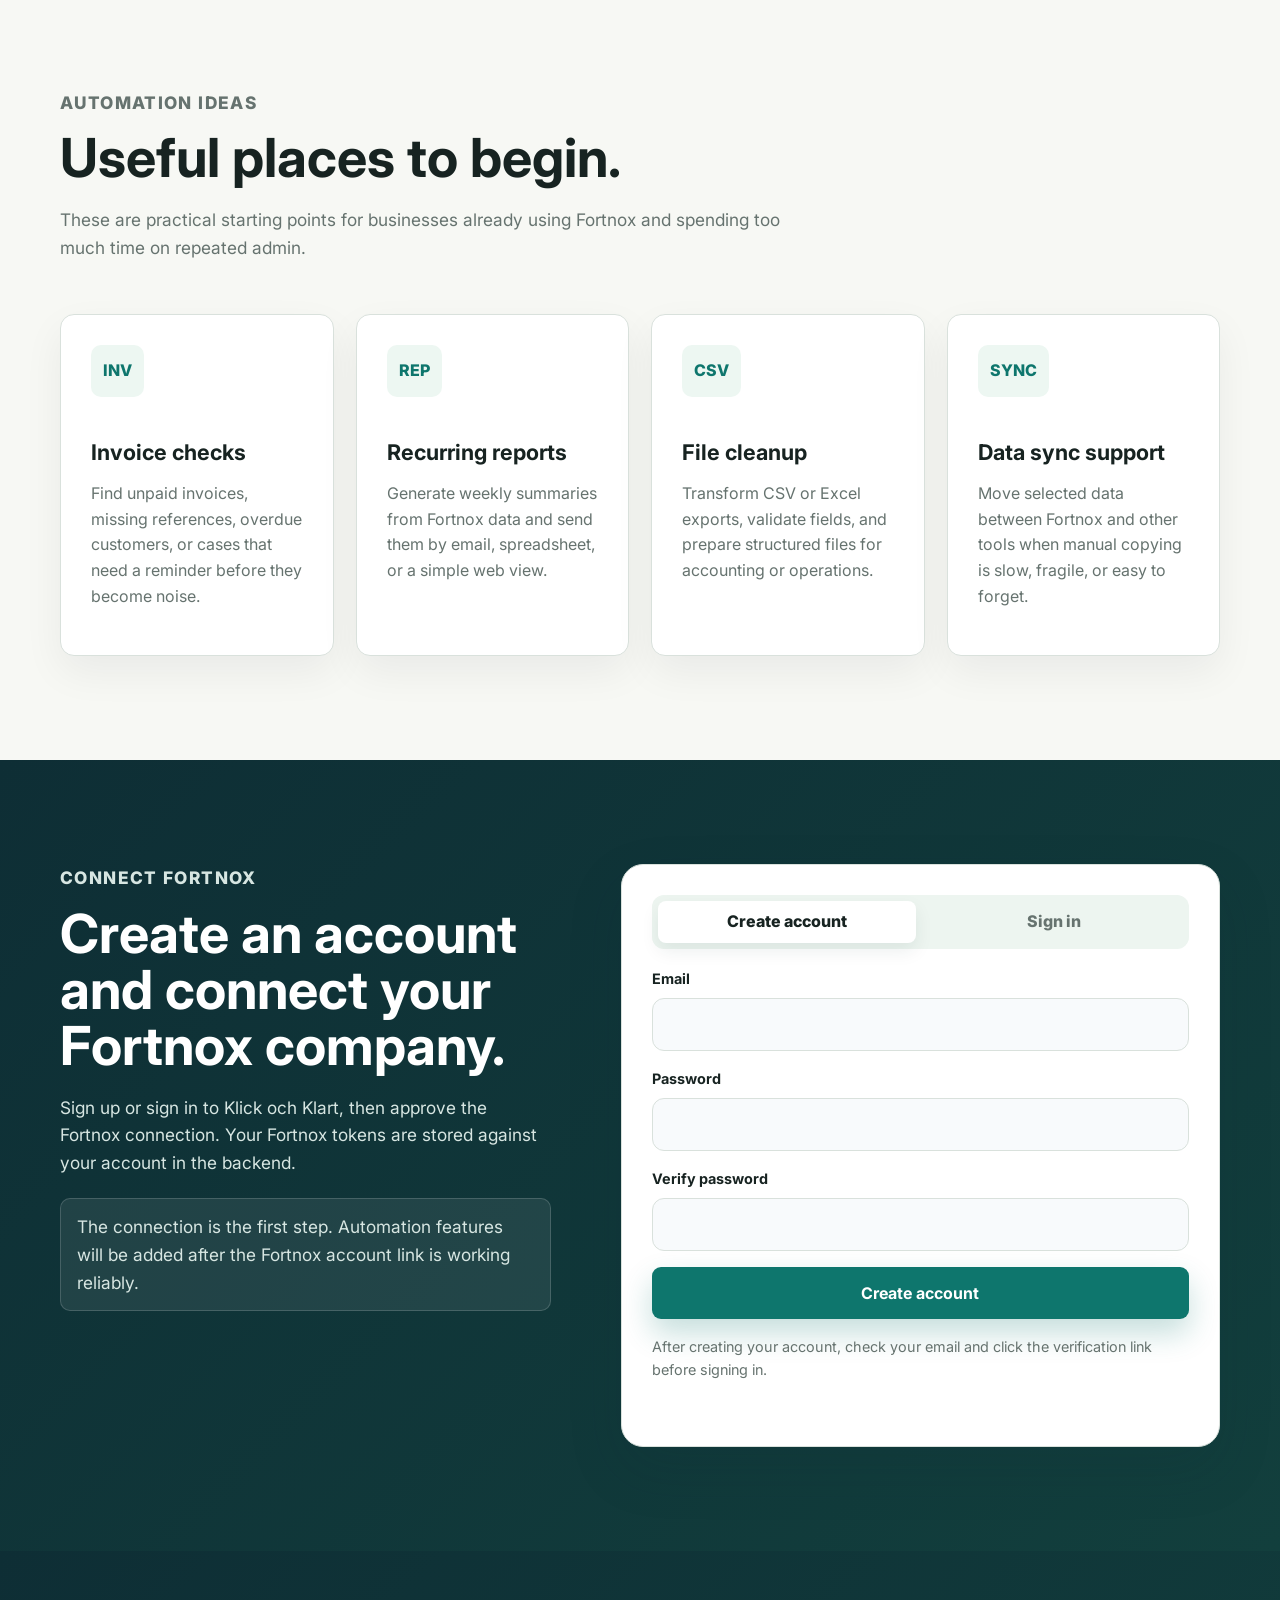
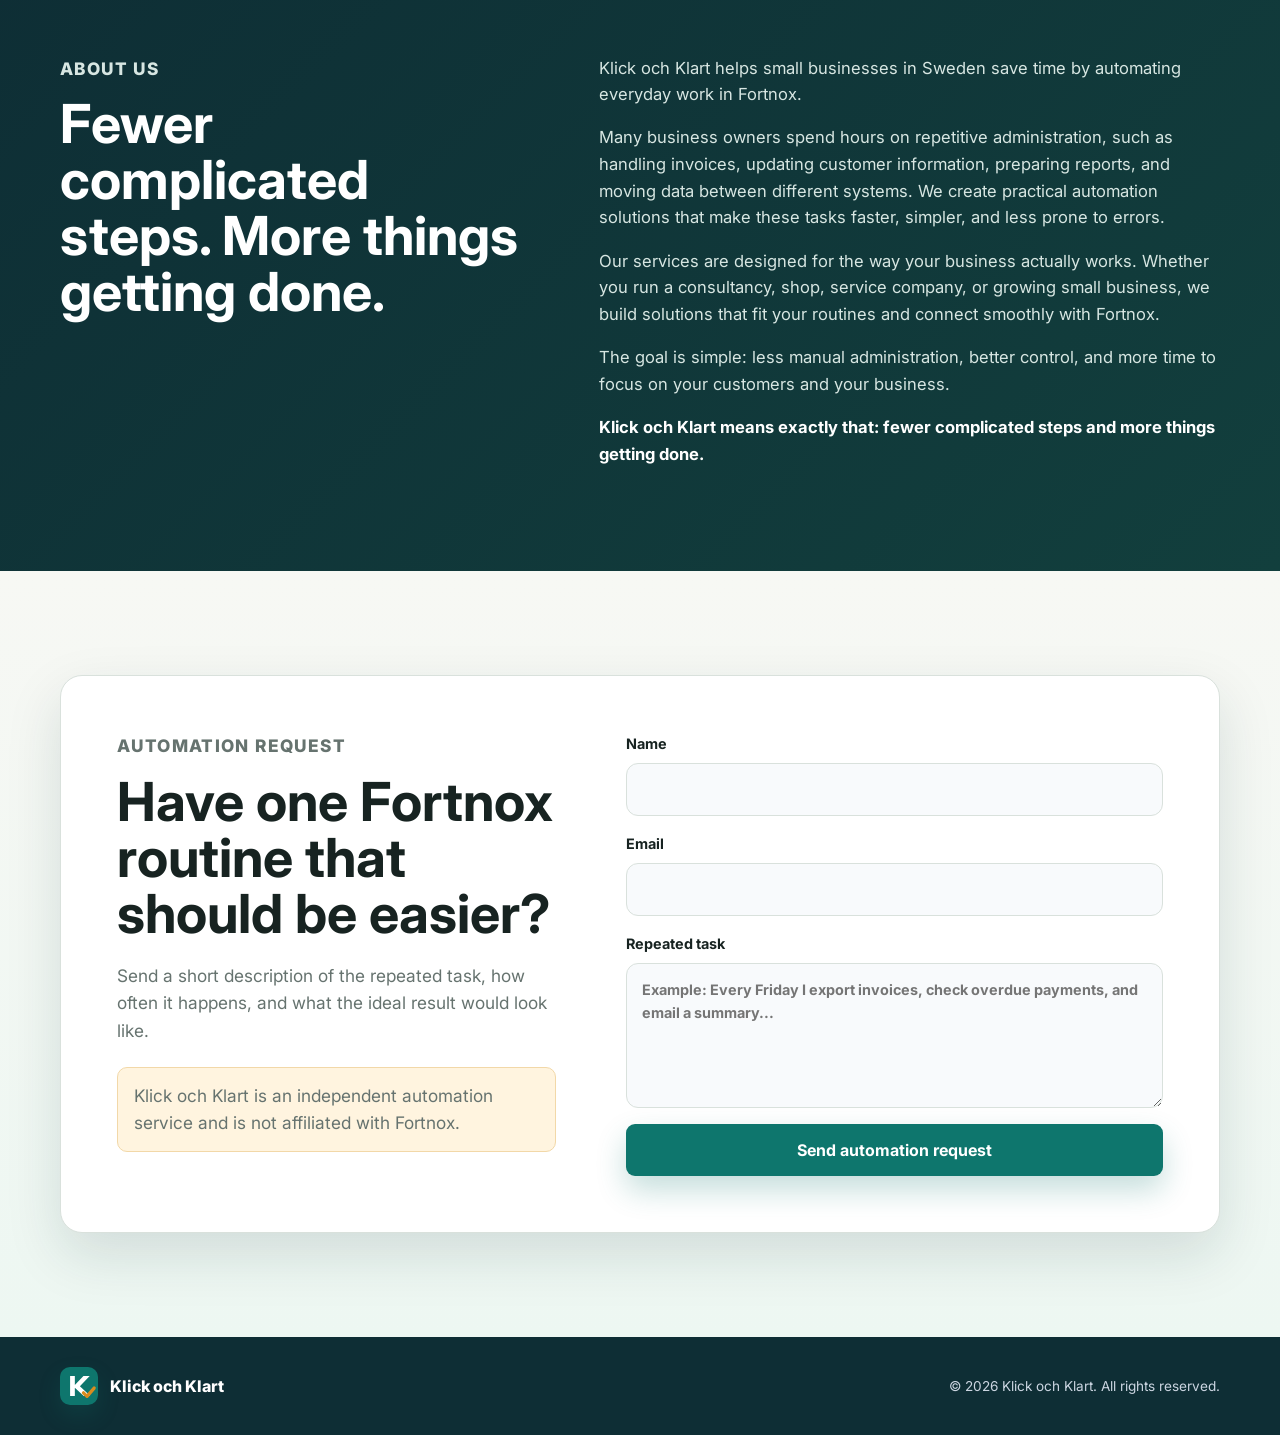
==== commit 192a6a02: "small fixes on main page and demo page" ====
--- a/fortnox-demo.html
+++ b/fortnox-demo.html
@@ -8,6 +8,13 @@
   <meta name="theme-color" content="#0e3b43" />
   <title>Klick och Klart | Try demo</title>
   <link rel="icon" href="icon.svg" type="image/svg+xml" />
+  <script>
+    try {
+      if (localStorage.getItem('kok_access_token')) {
+        document.documentElement.classList.add('has-session');
+      }
+    } catch (error) {}
+  </script>
   <link rel="preconnect" href="https://fonts.googleapis.com" />
   <link rel="preconnect" href="https://fonts.gstatic.com" crossorigin />
   <link href="https://fonts.googleapis.com/css2?family=Inter:wght@400;500;600;700;800&display=swap" rel="stylesheet" />
@@ -25,7 +32,7 @@
         <a class="nav-cta" href="index.html">Home</a>
       </nav>
 
-      <div id="account-menu" class="account-menu" hidden>
+      <div id="account-menu" class="account-menu signed-in-only">
         <button id="account-menu-button" class="account-menu-button" type="button" aria-expanded="false" aria-controls="account-menu-panel">
           <span id="account-menu-initial">K</span>
         </button>
@@ -88,6 +95,6 @@
   <script>
     window.KOK_API_BASE = "https://klickochklart-backend.onrender.com";
   </script>
-  <script src="fortnox-demo.js?v=4"></script>
+  <script src="fortnox-demo.js?v=5"></script>
 </body>
 </html>
--- a/style.css
+++ b/style.css
@@ -131,6 +131,15 @@
   margin-left: 18px;
 }
 
+.signed-in-only,
+html.has-session .signed-out-only {
+  display: none !important;
+}
+
+html.has-session .signed-in-only {
+  display: block !important;
+}
+
 .account-menu-button {
   width: 42px;
   height: 42px;
@@ -810,8 +819,7 @@
   gap: 16px;
 }
 
-.auth-form[hidden],
-.connection-panel[hidden] {
+.auth-form[hidden] {
   display: none !important;
 }
 
@@ -851,33 +859,6 @@
 
 .reset-heading strong {
   font-size: 1.05rem;
-}
-
-.connection-panel {
-  display: grid;
-  gap: 14px;
-  margin-top: 22px;
-  padding: 18px;
-  background: #f7f8f4;
-  border: 1px solid var(--line);
-  border-radius: var(--radius-md);
-}
-
-.connection-panel strong,
-.connection-panel span {
-  display: block;
-}
-
-.connection-panel span {
-  margin-top: 4px;
-  color: var(--muted);
-  font-size: 0.92rem;
-}
-
-.connected-message {
-  margin: 0;
-  color: var(--primary-dark);
-  font-weight: 800;
 }
 
 .text-button {
